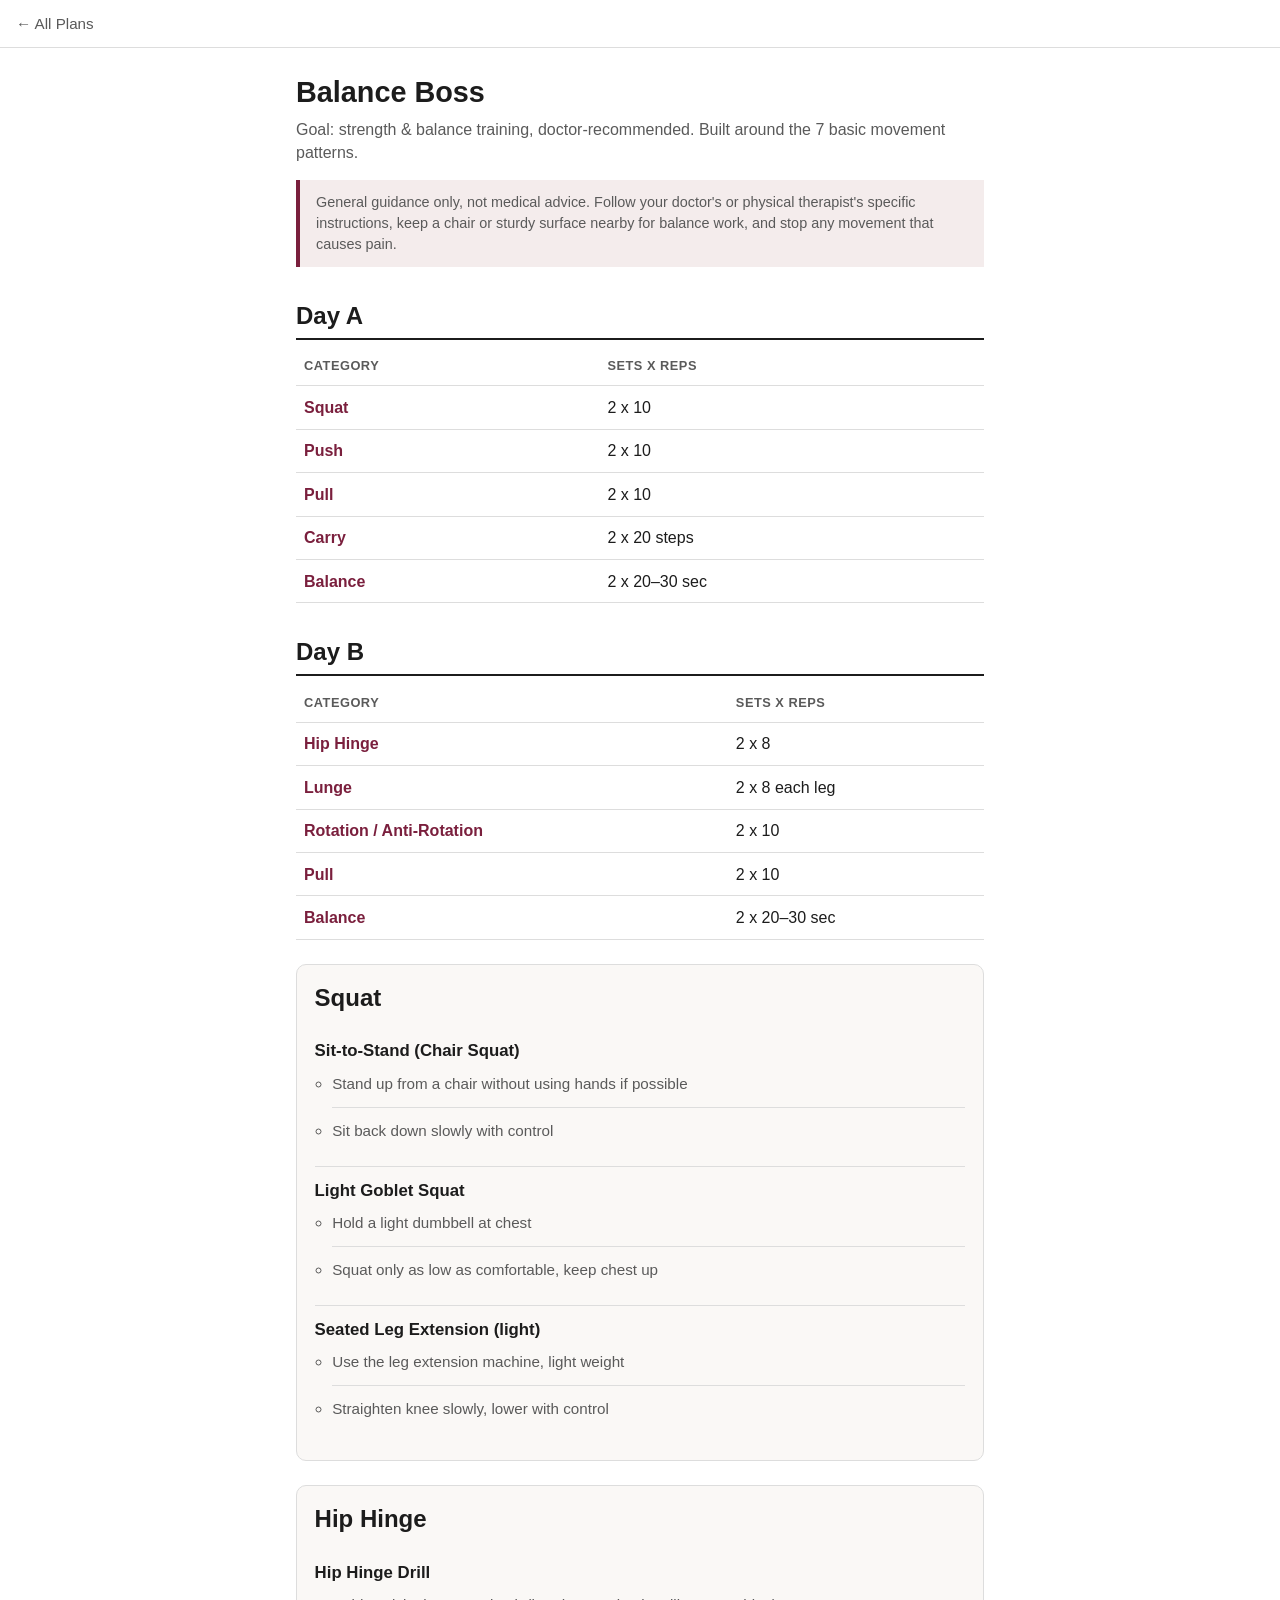
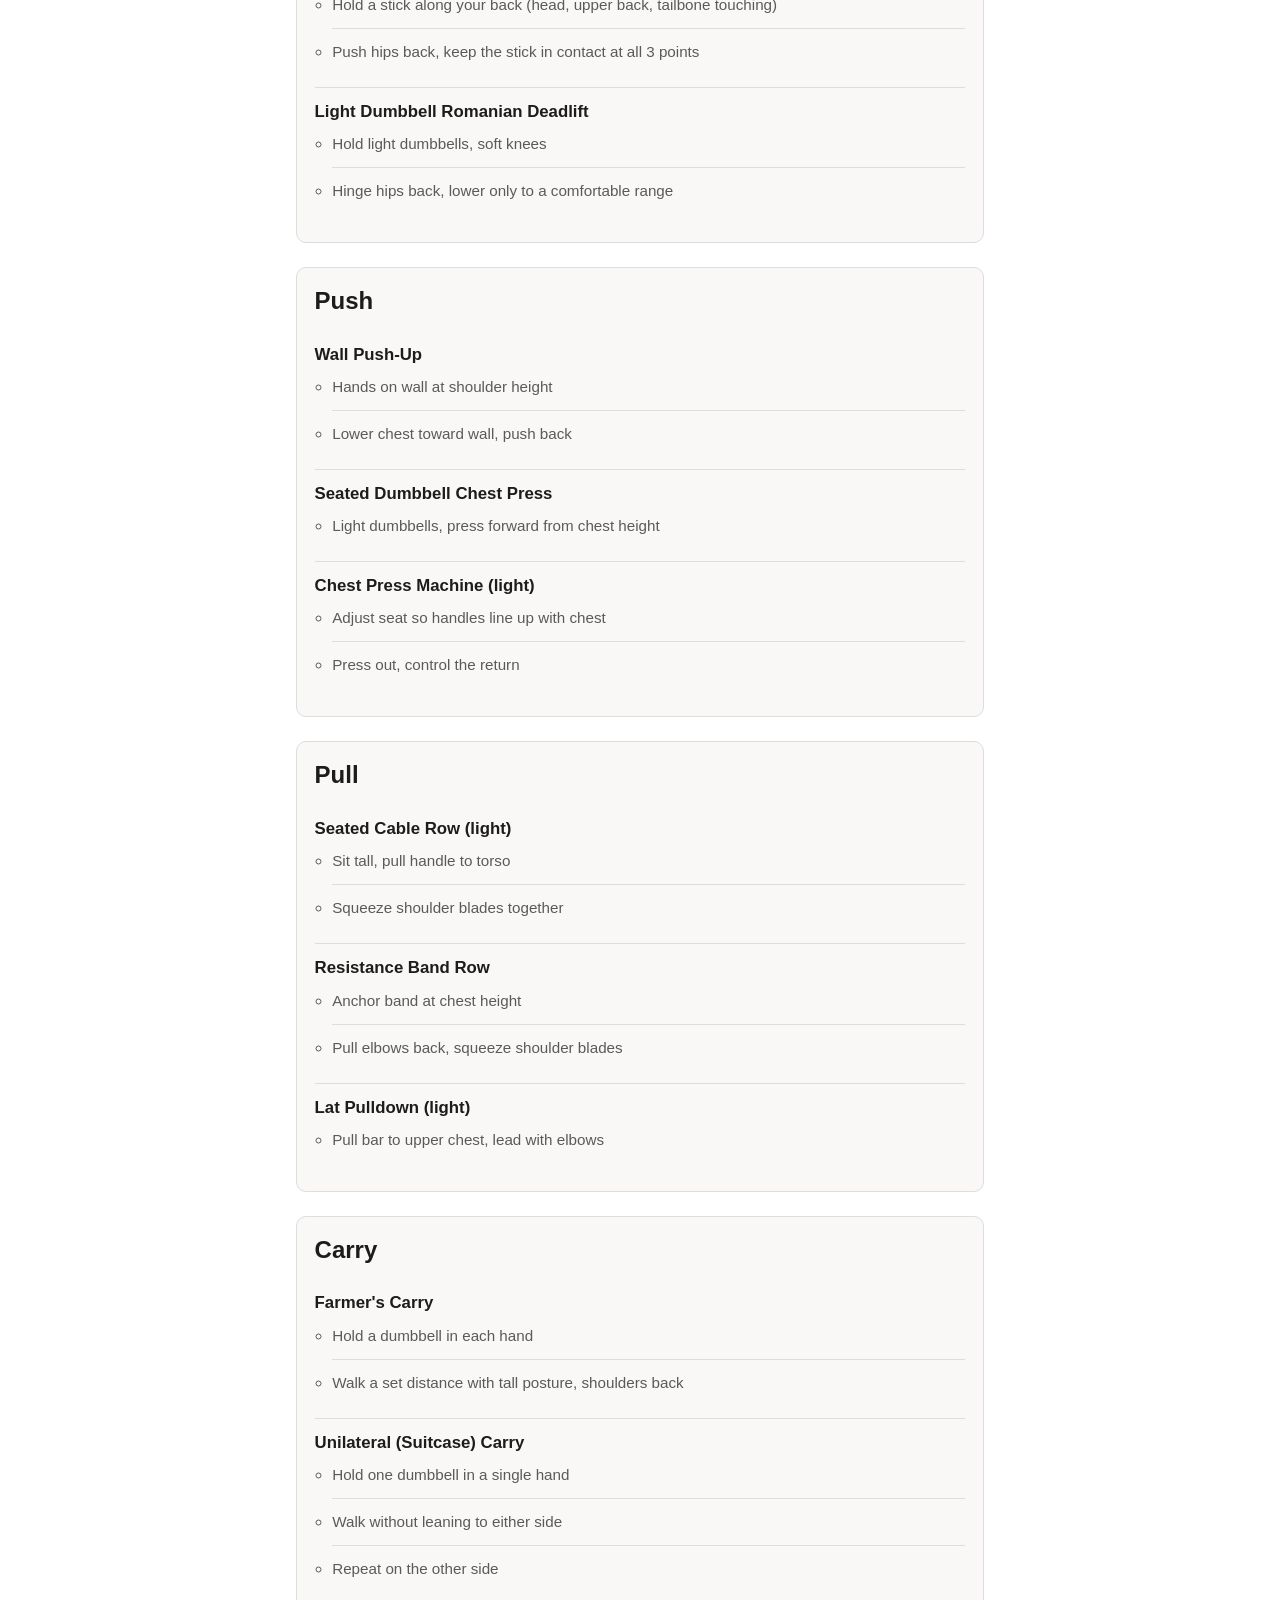
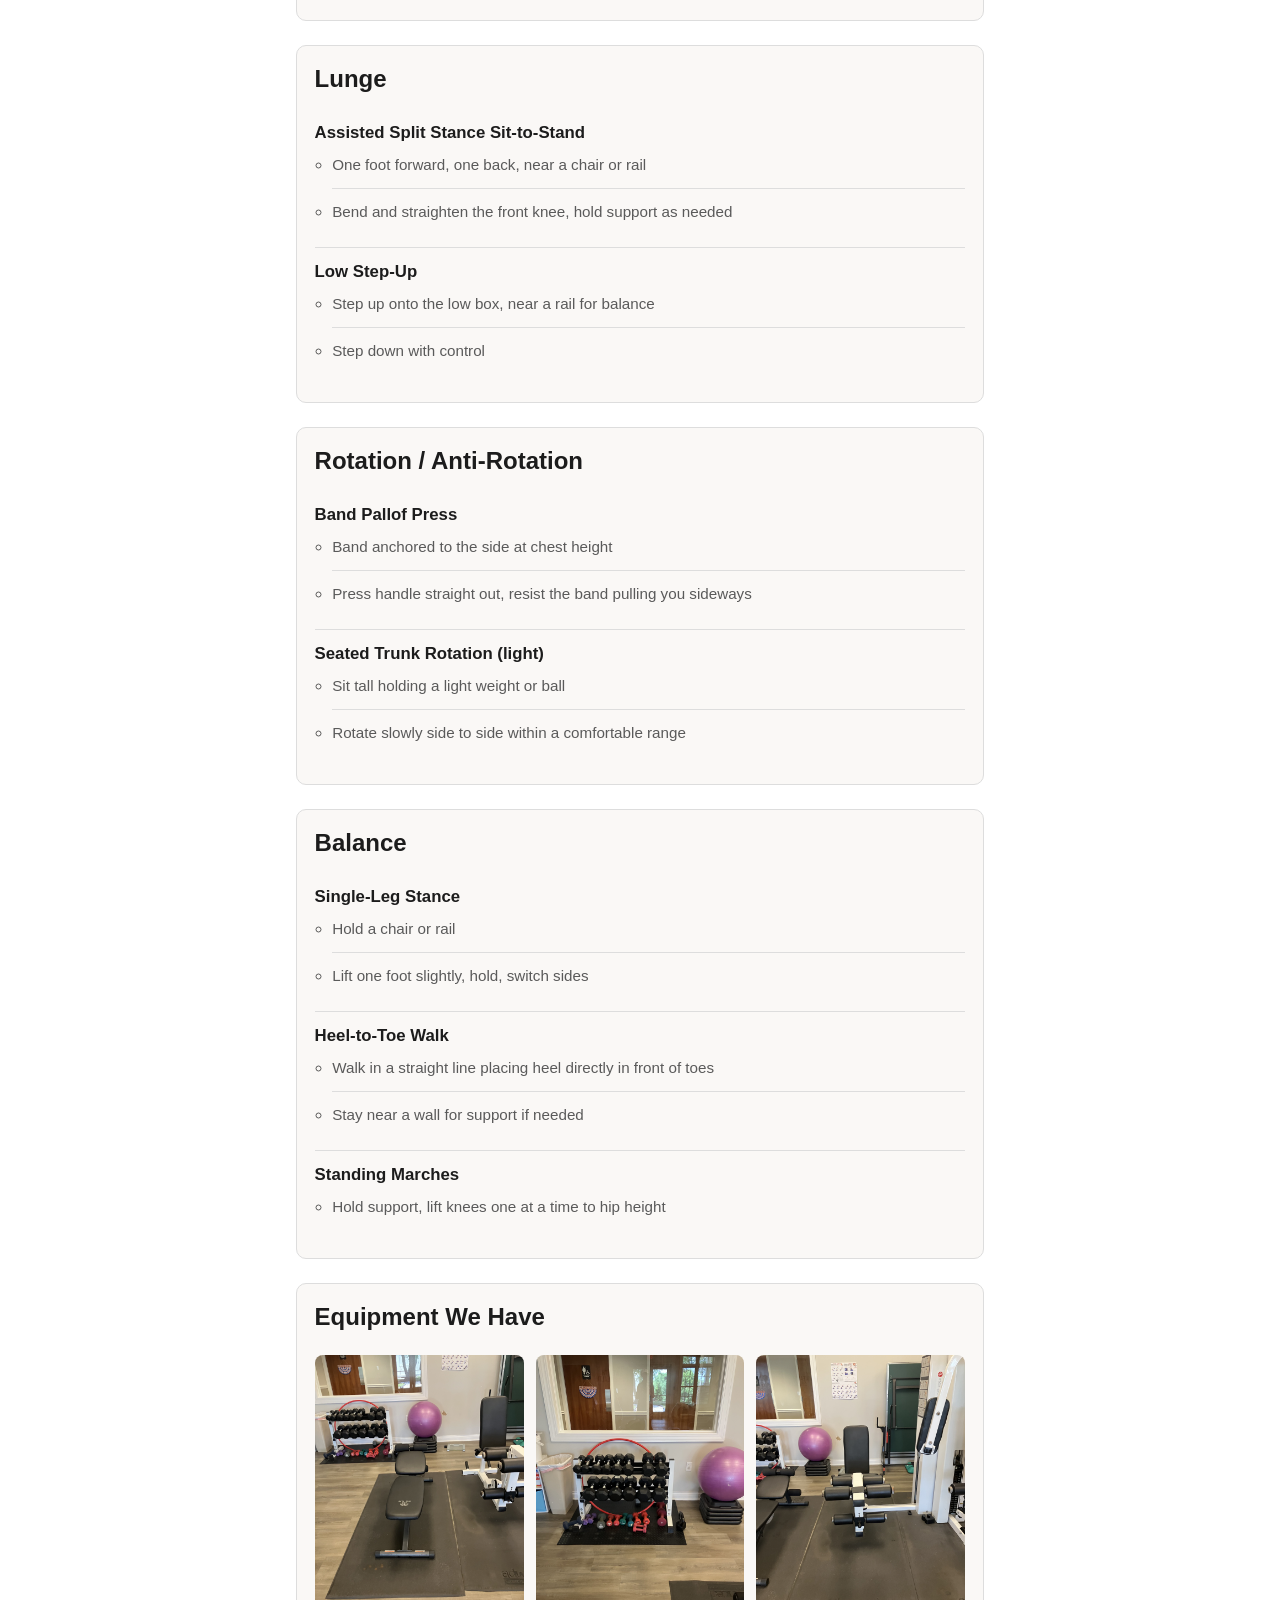
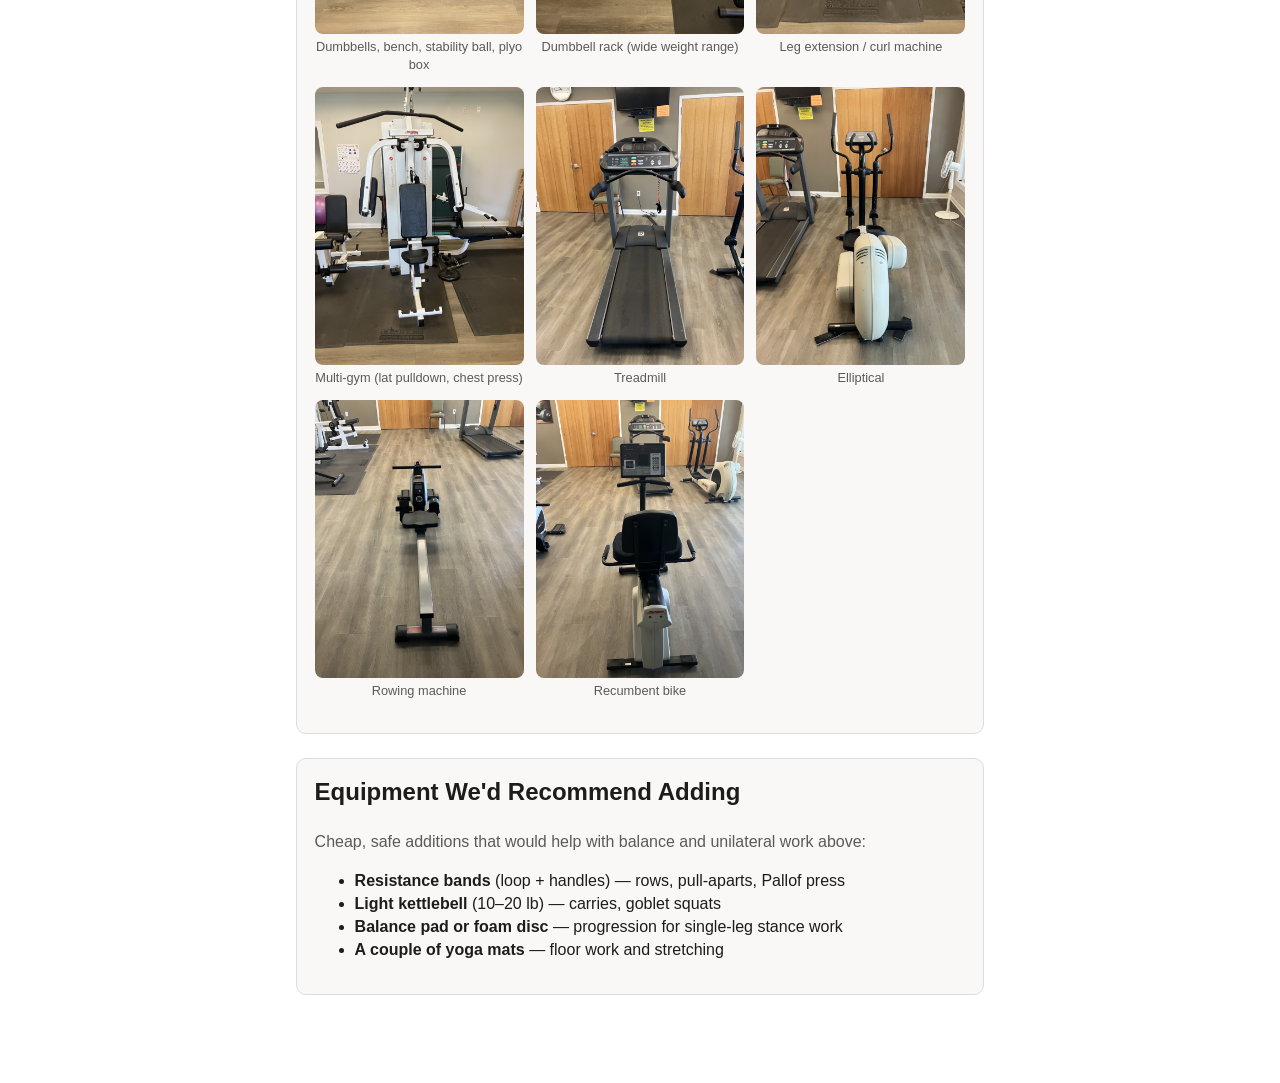
==== balance-boss.html @ 443241aa "Initial commit: MoveMenu gym reference site" ====
<!doctype html>
<html lang="en">
<head>
  <meta charset="utf-8">
  <meta name="viewport" content="width=device-width, initial-scale=1">
  <title>Balance Boss — MoveMenu</title>
  <link rel="stylesheet" href="styles.css">
</head>
<body>
  <nav class="top no-print"><a href="index.html">&larr; All Plans</a></nav>
  <main>
    <h1>Balance Boss</h1>
    <p class="tagline">Goal: strength &amp; balance training, doctor-recommended. Built around the 7 basic movement patterns.</p>
    <div class="disclaimer">
      General guidance only, not medical advice. Follow your doctor's or physical therapist's specific instructions, keep a chair or sturdy surface nearby for balance work, and stop any movement that causes pain.
    </div>

    <h2 class="day-title">Day A</h2>
    <table class="split">
      <tr><th>Category</th><th>Sets x Reps</th></tr>
      <tr><td><a href="#squat">Squat</a></td><td>2 x 10</td></tr>
      <tr><td><a href="#push">Push</a></td><td>2 x 10</td></tr>
      <tr><td><a href="#pull">Pull</a></td><td>2 x 10</td></tr>
      <tr><td><a href="#carry">Carry</a></td><td>2 x 20 steps</td></tr>
      <tr><td><a href="#balance">Balance</a></td><td>2 x 20&ndash;30 sec</td></tr>
    </table>

    <h2 class="day-title">Day B</h2>
    <table class="split">
      <tr><th>Category</th><th>Sets x Reps</th></tr>
      <tr><td><a href="#hinge">Hip Hinge</a></td><td>2 x 8</td></tr>
      <tr><td><a href="#lunge">Lunge</a></td><td>2 x 8 each leg</td></tr>
      <tr><td><a href="#rotation">Rotation / Anti-Rotation</a></td><td>2 x 10</td></tr>
      <tr><td><a href="#pull">Pull</a></td><td>2 x 10</td></tr>
      <tr><td><a href="#balance">Balance</a></td><td>2 x 20&ndash;30 sec</td></tr>
    </table>

    <div class="card">
      <h2 id="squat">Squat</h2>
      <ul class="movement-list">
        <li>
          <h3>Sit-to-Stand (Chair Squat)</h3>
          <!-- image: none yet -->
          <ul><li>Stand up from a chair without using hands if possible</li><li>Sit back down slowly with control</li></ul>
        </li>
        <li>
          <h3>Light Goblet Squat</h3>
          <!-- image: none yet -->
          <ul><li>Hold a light dumbbell at chest</li><li>Squat only as low as comfortable, keep chest up</li></ul>
        </li>
        <li>
          <h3>Seated Leg Extension (light)</h3>
          <!-- image: none yet -->
          <ul><li>Use the leg extension machine, light weight</li><li>Straighten knee slowly, lower with control</li></ul>
        </li>
      </ul>
    </div>

    <div class="card">
      <h2 id="hinge">Hip Hinge</h2>
      <ul class="movement-list">
        <li>
          <h3>Hip Hinge Drill</h3>
          <!-- image: none yet -->
          <ul><li>Hold a stick along your back (head, upper back, tailbone touching)</li><li>Push hips back, keep the stick in contact at all 3 points</li></ul>
        </li>
        <li>
          <h3>Light Dumbbell Romanian Deadlift</h3>
          <!-- image: none yet -->
          <ul><li>Hold light dumbbells, soft knees</li><li>Hinge hips back, lower only to a comfortable range</li></ul>
        </li>
      </ul>
    </div>

    <div class="card">
      <h2 id="push">Push</h2>
      <ul class="movement-list">
        <li>
          <h3>Wall Push-Up</h3>
          <!-- image: none yet -->
          <ul><li>Hands on wall at shoulder height</li><li>Lower chest toward wall, push back</li></ul>
        </li>
        <li>
          <h3>Seated Dumbbell Chest Press</h3>
          <!-- image: none yet -->
          <ul><li>Light dumbbells, press forward from chest height</li></ul>
        </li>
        <li>
          <h3>Chest Press Machine (light)</h3>
          <!-- image: none yet -->
          <ul><li>Adjust seat so handles line up with chest</li><li>Press out, control the return</li></ul>
        </li>
      </ul>
    </div>

    <div class="card">
      <h2 id="pull">Pull</h2>
      <ul class="movement-list">
        <li>
          <h3>Seated Cable Row (light)</h3>
          <!-- image: none yet -->
          <ul><li>Sit tall, pull handle to torso</li><li>Squeeze shoulder blades together</li></ul>
        </li>
        <li>
          <h3>Resistance Band Row</h3>
          <!-- image: none yet -->
          <ul><li>Anchor band at chest height</li><li>Pull elbows back, squeeze shoulder blades</li></ul>
        </li>
        <li>
          <h3>Lat Pulldown (light)</h3>
          <!-- image: none yet -->
          <ul><li>Pull bar to upper chest, lead with elbows</li></ul>
        </li>
      </ul>
    </div>

    <div class="card">
      <h2 id="carry">Carry</h2>
      <ul class="movement-list">
        <li>
          <h3>Farmer's Carry</h3>
          <!-- image: none yet -->
          <ul><li>Hold a dumbbell in each hand</li><li>Walk a set distance with tall posture, shoulders back</li></ul>
        </li>
        <li>
          <h3>Unilateral (Suitcase) Carry</h3>
          <!-- image: none yet -->
          <ul><li>Hold one dumbbell in a single hand</li><li>Walk without leaning to either side</li><li>Repeat on the other side</li></ul>
        </li>
      </ul>
    </div>

    <div class="card">
      <h2 id="lunge">Lunge</h2>
      <ul class="movement-list">
        <li>
          <h3>Assisted Split Stance Sit-to-Stand</h3>
          <!-- image: none yet -->
          <ul><li>One foot forward, one back, near a chair or rail</li><li>Bend and straighten the front knee, hold support as needed</li></ul>
        </li>
        <li>
          <h3>Low Step-Up</h3>
          <!-- image: none yet -->
          <ul><li>Step up onto the low box, near a rail for balance</li><li>Step down with control</li></ul>
        </li>
      </ul>
    </div>

    <div class="card">
      <h2 id="rotation">Rotation / Anti-Rotation</h2>
      <ul class="movement-list">
        <li>
          <h3>Band Pallof Press</h3>
          <!-- image: none yet -->
          <ul><li>Band anchored to the side at chest height</li><li>Press handle straight out, resist the band pulling you sideways</li></ul>
        </li>
        <li>
          <h3>Seated Trunk Rotation (light)</h3>
          <!-- image: none yet -->
          <ul><li>Sit tall holding a light weight or ball</li><li>Rotate slowly side to side within a comfortable range</li></ul>
        </li>
      </ul>
    </div>

    <div class="card">
      <h2 id="balance">Balance</h2>
      <ul class="movement-list">
        <li>
          <h3>Single-Leg Stance</h3>
          <!-- image: none yet -->
          <ul><li>Hold a chair or rail</li><li>Lift one foot slightly, hold, switch sides</li></ul>
        </li>
        <li>
          <h3>Heel-to-Toe Walk</h3>
          <!-- image: none yet -->
          <ul><li>Walk in a straight line placing heel directly in front of toes</li><li>Stay near a wall for support if needed</li></ul>
        </li>
        <li>
          <h3>Standing Marches</h3>
          <!-- image: none yet -->
          <ul><li>Hold support, lift knees one at a time to hip height</li></ul>
        </li>
      </ul>
    </div>

    <div class="card">
      <h2 id="equipment-we-have">Equipment We Have</h2>
      <div class="equipment-grid">
        <figure>
          <img src="images/equipment/dumbbell-rack-and-bench.jpg" alt="Dumbbell rack, adjustable bench, stability ball, and plyo box">
          <figcaption>Dumbbells, bench, stability ball, plyo box</figcaption>
        </figure>
        <figure>
          <img src="images/equipment/dumbbell-rack-closeup.jpg" alt="Close-up of dumbbell rack with a wide range of weights">
          <figcaption>Dumbbell rack (wide weight range)</figcaption>
        </figure>
        <figure>
          <img src="images/equipment/leg-extension-curl-machine.jpg" alt="Leg extension and leg curl machine">
          <figcaption>Leg extension / curl machine</figcaption>
        </figure>
        <figure>
          <img src="images/equipment/cable-multi-gym.jpg" alt="Cable multi-gym station with lat pulldown and chest press">
          <figcaption>Multi-gym (lat pulldown, chest press)</figcaption>
        </figure>
        <figure>
          <img src="images/equipment/treadmill.jpg" alt="Treadmill">
          <figcaption>Treadmill</figcaption>
        </figure>
        <figure>
          <img src="images/equipment/elliptical.jpg" alt="Elliptical machine">
          <figcaption>Elliptical</figcaption>
        </figure>
        <figure>
          <img src="images/equipment/rowing-machine.jpg" alt="Rowing machine">
          <figcaption>Rowing machine</figcaption>
        </figure>
        <figure>
          <img src="images/equipment/recumbent-bike.jpg" alt="Recumbent bike">
          <figcaption>Recumbent bike</figcaption>
        </figure>
      </div>
    </div>

    <div class="card">
      <h2 id="equipment-recommended">Equipment We'd Recommend Adding</h2>
      <p class="tagline">Cheap, safe additions that would help with balance and unilateral work above:</p>
      <ul>
        <li><strong>Resistance bands</strong> (loop + handles) — rows, pull-aparts, Pallof press</li>
        <li><strong>Light kettlebell</strong> (10&ndash;20 lb) — carries, goblet squats</li>
        <li><strong>Balance pad or foam disc</strong> — progression for single-leg stance work</li>
        <li><strong>A couple of yoga mats</strong> — floor work and stretching</li>
      </ul>
    </div>
  </main>
</body>
</html>
---- styles.css ----
:root {
  --ink: #1c1c1c;
  --muted: #5a5a5a;
  --line: #ddd;
  --accent: #7a1f3d;
  --card-bg: #faf8f6;
  --bg: #fff;
}

* { box-sizing: border-box; }

body {
  margin: 0;
  font-family: -apple-system, "Segoe UI", Roboto, Helvetica, Arial, sans-serif;
  color: var(--ink);
  background: var(--bg);
  line-height: 1.45;
}

main {
  max-width: 720px;
  margin: 0 auto;
  padding: 1.25rem 1rem 4rem;
}

nav.top {
  padding: 0.75rem 1rem;
  border-bottom: 1px solid var(--line);
}

nav.top a {
  color: var(--muted);
  text-decoration: none;
  font-size: 0.95rem;
}

h1 {
  margin: 0.25rem 0 0.25rem;
  font-size: 1.8rem;
}

.tagline {
  color: var(--muted);
  margin: 0 0 1rem;
}

.disclaimer {
  background: #f4ecec;
  border-left: 4px solid var(--accent);
  padding: 0.75rem 1rem;
  font-size: 0.9rem;
  color: var(--muted);
  margin-bottom: 1.5rem;
}

h2.day-title {
  margin-top: 2rem;
  margin-bottom: 0.5rem;
  border-bottom: 2px solid var(--ink);
  padding-bottom: 0.25rem;
}

table.split {
  width: 100%;
  border-collapse: collapse;
  margin-bottom: 1rem;
}

table.split th,
table.split td {
  text-align: left;
  padding: 0.6rem 0.5rem;
  border-bottom: 1px solid var(--line);
}

table.split th {
  font-size: 0.8rem;
  text-transform: uppercase;
  letter-spacing: 0.04em;
  color: var(--muted);
}

table.split a {
  color: var(--accent);
  text-decoration: none;
  font-weight: 600;
}

table.split a:hover,
table.split a:active {
  text-decoration: underline;
}

.card {
  background: var(--card-bg);
  border: 1px solid var(--line);
  border-radius: 10px;
  padding: 1rem 1.1rem;
  margin: 1.5rem 0;
}

.card h2 {
  margin-top: 0;
  scroll-margin-top: 0.5rem;
}

.movement-list {
  list-style: none;
  margin: 0;
  padding: 0;
}

.movement-list li {
  padding: 0.75rem 0;
  border-top: 1px solid var(--line);
}

.movement-list li:first-child {
  border-top: none;
  padding-top: 0.25rem;
}

.movement-list h3 {
  margin: 0 0 0.3rem;
  font-size: 1.05rem;
}

.movement-list ul {
  margin: 0;
  padding-left: 1.1rem;
  color: var(--muted);
  font-size: 0.95rem;
}

.equipment-grid {
  display: grid;
  grid-template-columns: repeat(2, 1fr);
  gap: 0.75rem;
  margin: 1rem 0;
}

.equipment-grid figure {
  margin: 0;
}

.equipment-grid img {
  width: 100%;
  height: auto;
  border-radius: 8px;
  display: block;
}

.equipment-grid figcaption {
  font-size: 0.8rem;
  color: var(--muted);
  margin-top: 0.25rem;
  text-align: center;
}

.splash {
  text-align: center;
  padding-top: 3rem;
}

.splash a.plan-link {
  display: block;
  margin: 1.25rem auto;
  max-width: 360px;
  padding: 1.25rem;
  border-radius: 12px;
  border: 2px solid var(--ink);
  color: var(--ink);
  text-decoration: none;
  font-size: 1.25rem;
  font-weight: 700;
}

.splash a.plan-link:active {
  background: var(--card-bg);
}

.splash p.sub {
  color: var(--muted);
  font-size: 0.95rem;
}

@media (min-width: 640px) {
  .equipment-grid {
    grid-template-columns: repeat(3, 1fr);
  }
}

@media print {
  nav.top, .no-print {
    display: none;
  }

  body {
    font-size: 12pt;
  }

  main {
    max-width: 100%;
    padding: 0;
  }

  .card {
    background: none;
    border: 1px solid #999;
    break-inside: avoid;
    page-break-inside: avoid;
  }

  table.split {
    break-inside: avoid;
    page-break-inside: avoid;
  }

  a {
    color: #000 !important;
    text-decoration: underline;
  }
}
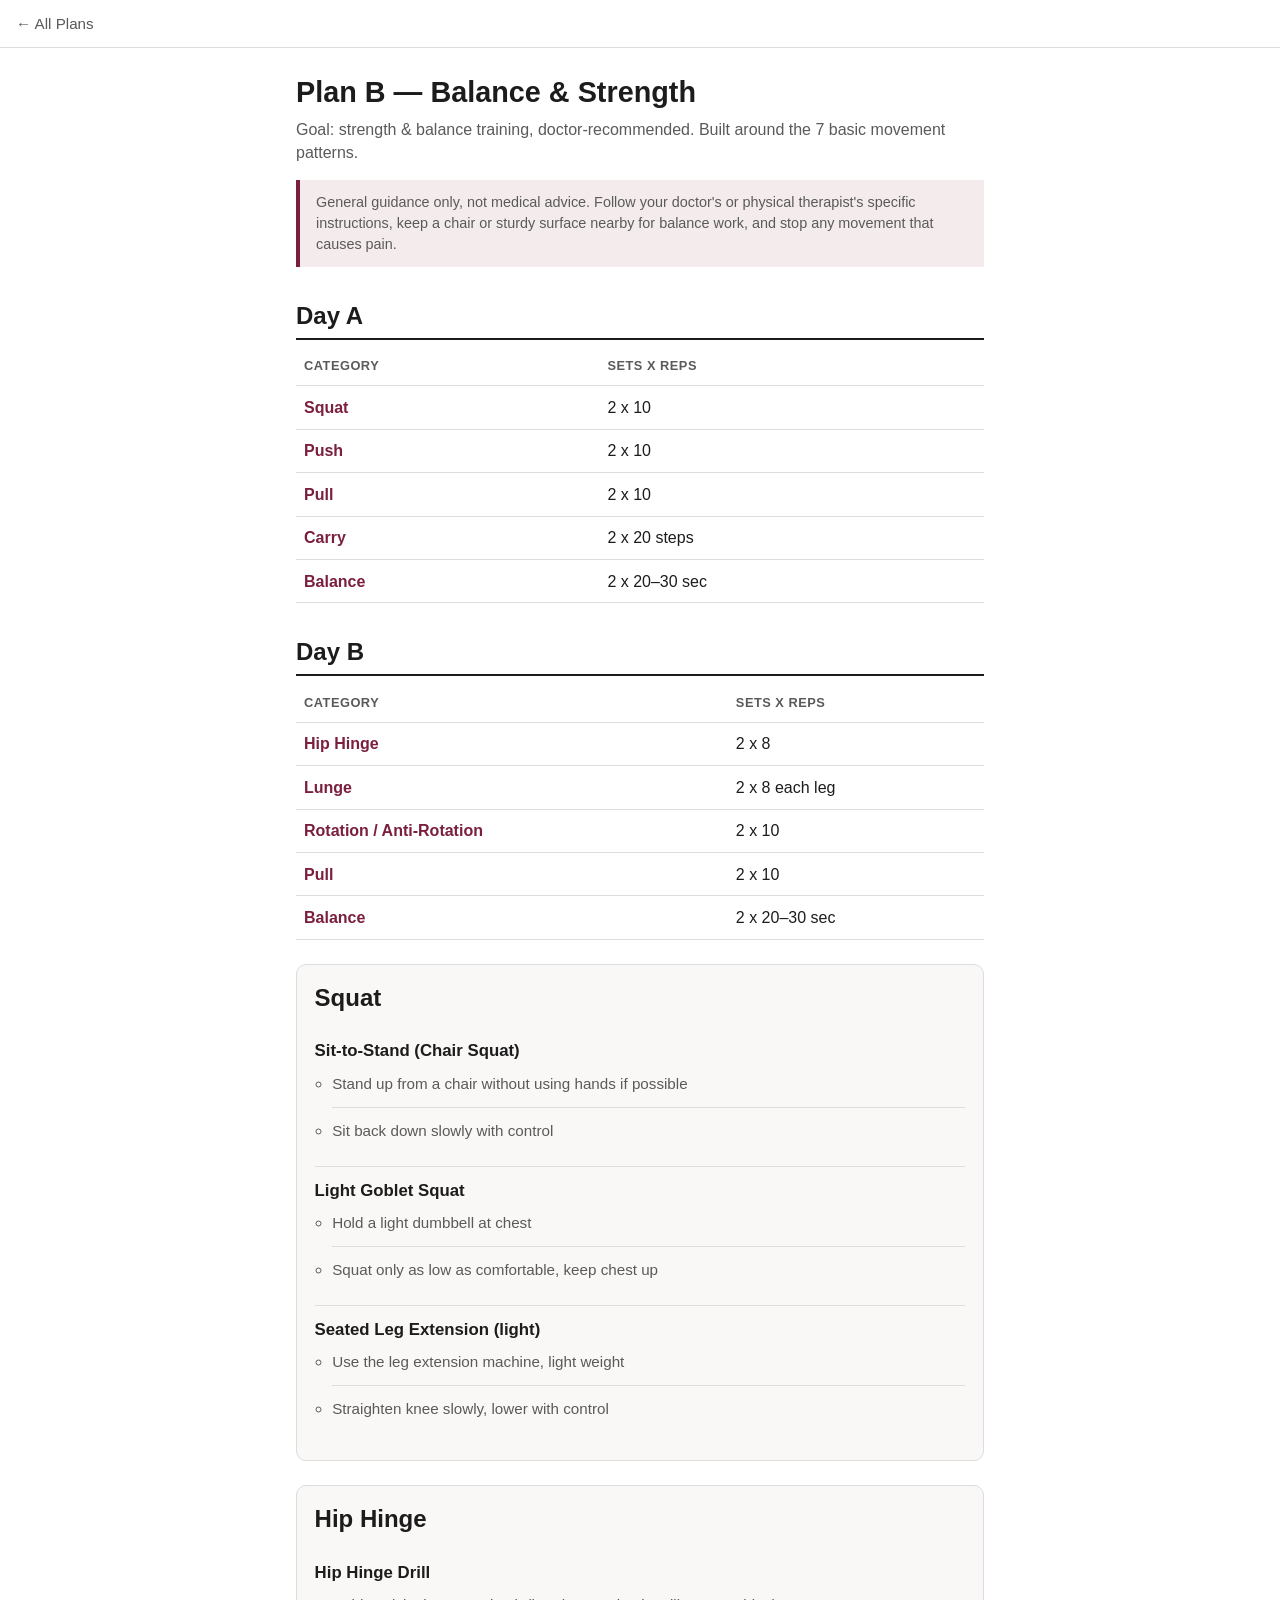
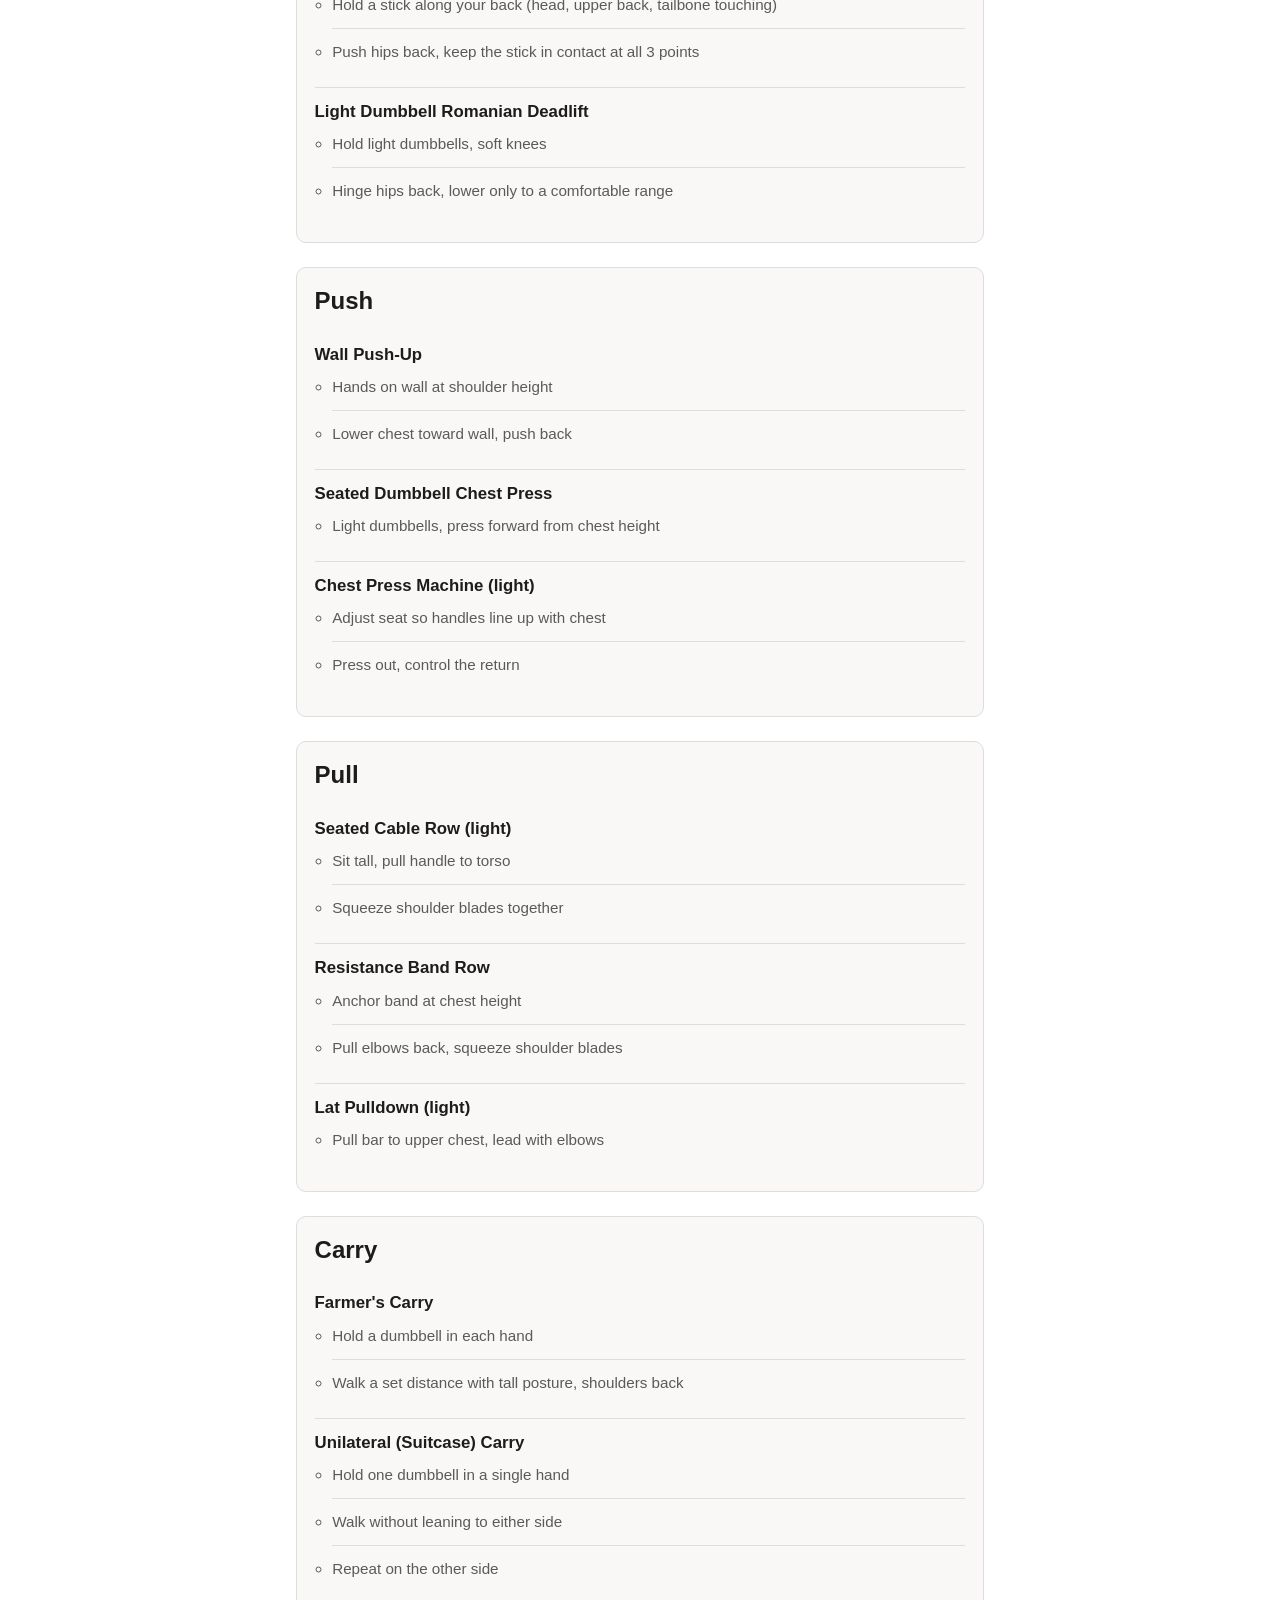
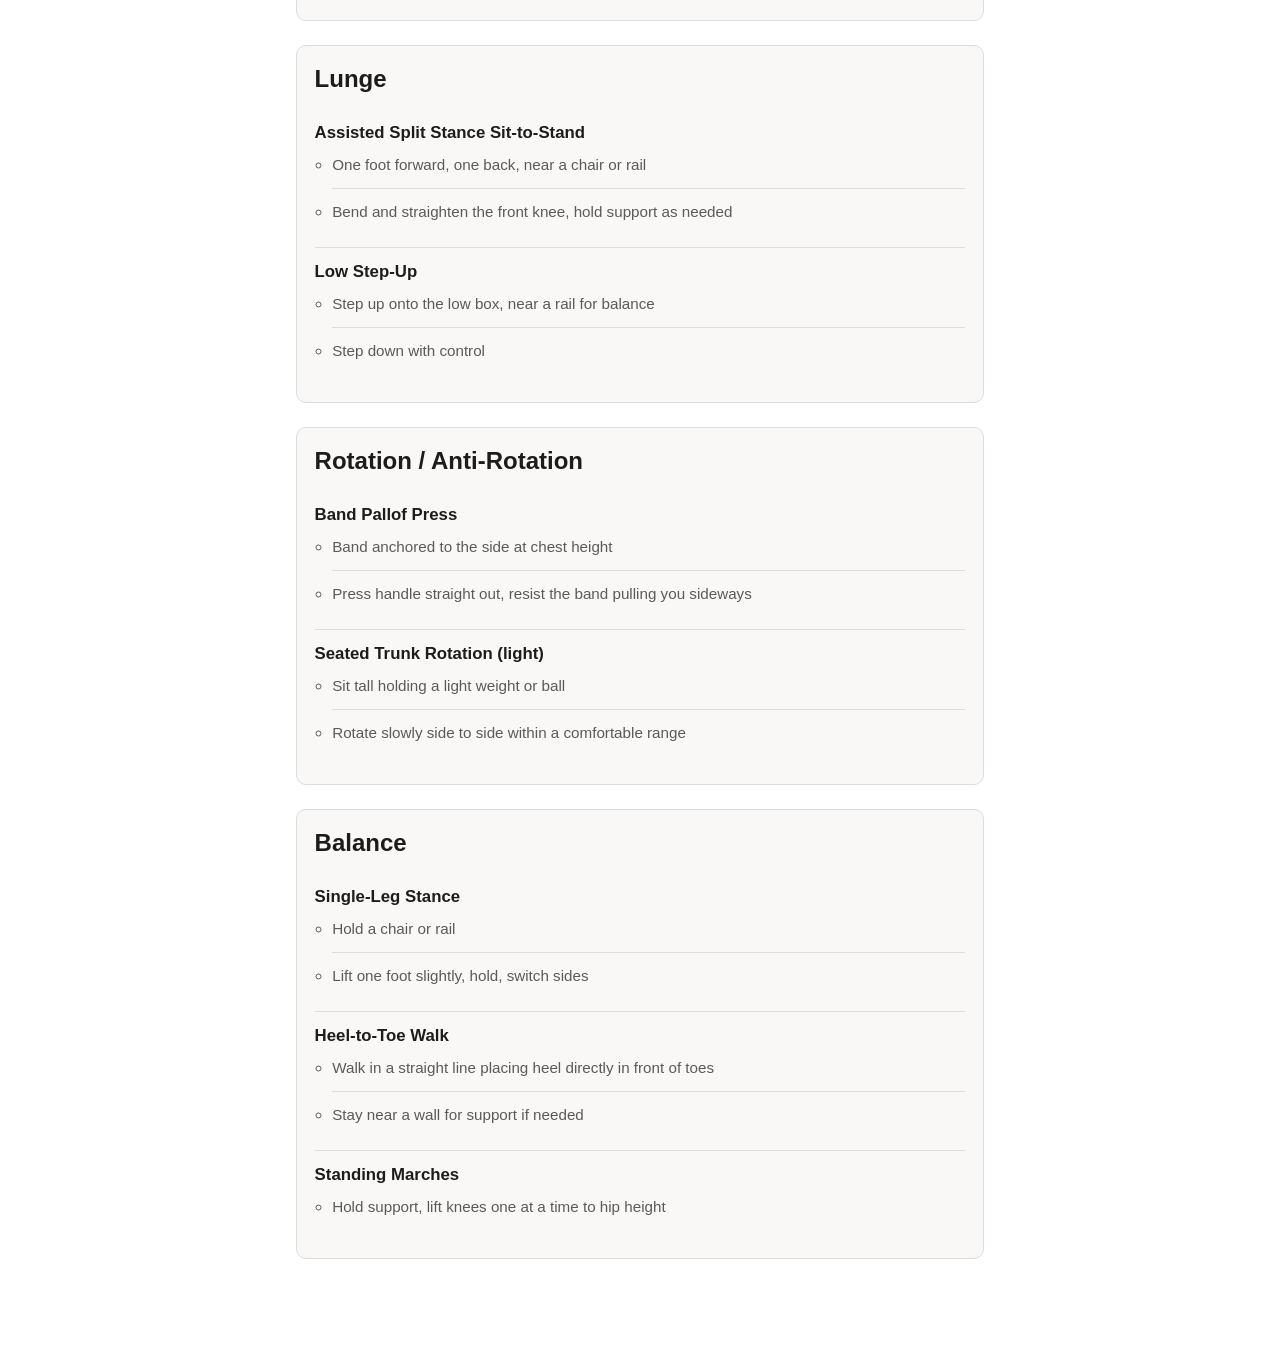
==== commit a53af076: "Remove equipment photos and private notes; drop nicknames for generic plan labels" ====
--- a/balance-boss.html
+++ b/balance-boss.html
@@ -3,13 +3,13 @@
 <head>
   <meta charset="utf-8">
   <meta name="viewport" content="width=device-width, initial-scale=1">
-  <title>Balance Boss — MoveMenu</title>
+  <title>Plan B — MoveMenu</title>
   <link rel="stylesheet" href="styles.css">
 </head>
 <body>
   <nav class="top no-print"><a href="index.html">&larr; All Plans</a></nav>
   <main>
-    <h1>Balance Boss</h1>
+    <h1>Plan B — Balance &amp; Strength</h1>
     <p class="tagline">Goal: strength &amp; balance training, doctor-recommended. Built around the 7 basic movement patterns.</p>
     <div class="disclaimer">
       General guidance only, not medical advice. Follow your doctor's or physical therapist's specific instructions, keep a chair or sturdy surface nearby for balance work, and stop any movement that causes pain.
@@ -183,54 +183,6 @@
       </ul>
     </div>
 
-    <div class="card">
-      <h2 id="equipment-we-have">Equipment We Have</h2>
-      <div class="equipment-grid">
-        <figure>
-          <img src="images/equipment/dumbbell-rack-and-bench.jpg" alt="Dumbbell rack, adjustable bench, stability ball, and plyo box">
-          <figcaption>Dumbbells, bench, stability ball, plyo box</figcaption>
-        </figure>
-        <figure>
-          <img src="images/equipment/dumbbell-rack-closeup.jpg" alt="Close-up of dumbbell rack with a wide range of weights">
-          <figcaption>Dumbbell rack (wide weight range)</figcaption>
-        </figure>
-        <figure>
-          <img src="images/equipment/leg-extension-curl-machine.jpg" alt="Leg extension and leg curl machine">
-          <figcaption>Leg extension / curl machine</figcaption>
-        </figure>
-        <figure>
-          <img src="images/equipment/cable-multi-gym.jpg" alt="Cable multi-gym station with lat pulldown and chest press">
-          <figcaption>Multi-gym (lat pulldown, chest press)</figcaption>
-        </figure>
-        <figure>
-          <img src="images/equipment/treadmill.jpg" alt="Treadmill">
-          <figcaption>Treadmill</figcaption>
-        </figure>
-        <figure>
-          <img src="images/equipment/elliptical.jpg" alt="Elliptical machine">
-          <figcaption>Elliptical</figcaption>
-        </figure>
-        <figure>
-          <img src="images/equipment/rowing-machine.jpg" alt="Rowing machine">
-          <figcaption>Rowing machine</figcaption>
-        </figure>
-        <figure>
-          <img src="images/equipment/recumbent-bike.jpg" alt="Recumbent bike">
-          <figcaption>Recumbent bike</figcaption>
-        </figure>
-      </div>
-    </div>
-
-    <div class="card">
-      <h2 id="equipment-recommended">Equipment We'd Recommend Adding</h2>
-      <p class="tagline">Cheap, safe additions that would help with balance and unilateral work above:</p>
-      <ul>
-        <li><strong>Resistance bands</strong> (loop + handles) — rows, pull-aparts, Pallof press</li>
-        <li><strong>Light kettlebell</strong> (10&ndash;20 lb) — carries, goblet squats</li>
-        <li><strong>Balance pad or foam disc</strong> — progression for single-leg stance work</li>
-        <li><strong>A couple of yoga mats</strong> — floor work and stretching</li>
-      </ul>
-    </div>
   </main>
 </body>
 </html>
